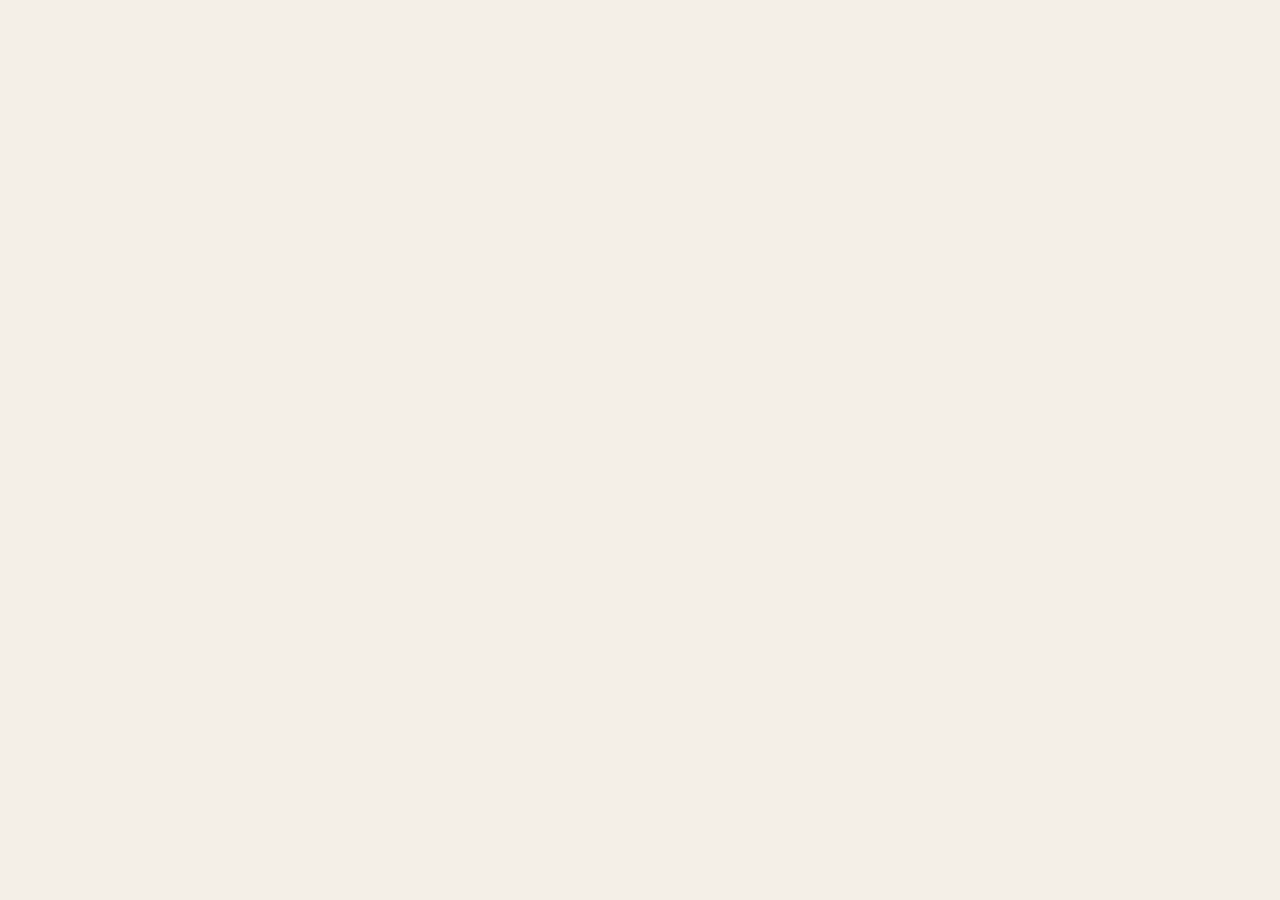
==== contato/index.html @ 0a81ce2b "Atualiza o espelho do conteudo servido por https://www.imoveislucas.com.br/ Captura feita por HTTP p" ====
<!doctype html>
<html lang="pt-BR">
<head>
<meta charset="utf-8" />
<meta name="viewport" content="width=device-width, initial-scale=1" />
<title>Imóveis Lucas · Casas em condomínio e apartamentos em MG e SP</title>
<meta name="description" content="Imóveis residenciais de Lucas Rocha em Minas Gerais e São Paulo. Casas em condomínio em Lagoa Santa (MG) e apartamentos em São Paulo (Pinheiros, Real Parque, Santo Amaro)." />
<meta name="keywords" content="imóveis Lucas Rocha, imóveis MG, imóveis SP, casa em condomínio Lagoa Santa, Estância das Amendoeiras, Jardins da Lagoa, apartamento alto padrão São Paulo, Parque Global Real Parque, Summit Pinheiros, Raiz SP Parque Resort, venda imóveis residenciais, casa de luxo, LRM Consultoria Imobiliária, CRECI 12194" />
<meta name="theme-color" content="#1a1612" />
<meta name="robots" content="index, follow" />
<link rel="canonical" href="https://www.imoveislucas.com.br/" />
<link rel="icon" type="image/svg+xml" href="/favicon.svg" />
<link rel="manifest" href="/manifest.json" />

<meta property="og:type" content="website" />
<meta property="og:site_name" content="Imóveis Lucas" />
<meta property="og:locale" content="pt_BR" />
<meta property="og:title" content="Imóveis Lucas · Casas em condomínio e apartamentos em MG e SP" />
<meta property="og:description" content="Imóveis residenciais de Lucas Rocha em Minas Gerais e São Paulo. Casas em condomínio em Lagoa Santa (MG) e apartamentos em São Paulo." />
<meta property="og:url" content="https://www.imoveislucas.com.br/" />
<meta property="og:image" content="https://www.imoveislucas.com.br/assets/og-default.jpg" />
<meta property="og:image:alt" content="Imóveis Lucas, catálogo de imóveis residenciais" />
<meta property="og:image:type" content="image/jpeg" />
<meta property="og:image:width" content="1200" />
<meta property="og:image:height" content="630" />

<meta name="twitter:card" content="summary_large_image" />
<meta name="twitter:title" content="Imóveis Lucas · Casas em condomínio e apartamentos em MG e SP" />
<meta name="twitter:description" content="Imóveis residenciais de Lucas Rocha em Minas Gerais e São Paulo." />
<meta name="twitter:image" content="https://www.imoveislucas.com.br/assets/og-default.jpg" />

<link rel="stylesheet" href="/static/fonts/fonts.css" />
<link rel="stylesheet" href="/static/css/styles.css" />

<script src="/static/js/vendor/react.production.min.js" integrity="sha384-DGyLxAyjq0f9SPpVevD6IgztCFlnMF6oW/XQGmfe+IsZ8TqEiDrcHkMLKI6fiB/Z" crossorigin="anonymous"></script>
<script src="/static/js/vendor/react-dom.production.min.js" integrity="sha384-gTGxhz21lVGYNMcdJOyq01Edg0jhn/c22nsx0kyqP0TxaV5WVdsSH1fSDUf5YJj1" crossorigin="anonymous"></script>
</head>
<body>
<div id="root"></div>

<noscript>
  <div style="max-width:720px;margin:64px auto;padding:32px;font-family:Georgia,serif;color:#1a1612;border:1px solid #e7e0d4;border-radius:8px">
    <h1 style="margin:0 0 16px">Imóveis Lucas</h1>
    <p>Este site precisa de JavaScript ativado pra exibir o catálogo de imóveis.</p>
    <p>Pra ver os imóveis sem JavaScript, escolha um:</p>
    <ul style="line-height:2">
      <li><a href="/api/v1/imoveis">/api/v1/imoveis</a> (formato JSON)</li>
      <li>WhatsApp: <a href="https://wa.me/5511983712615">+55 (11) 98371-2615</a> (Lucas Rocha)</li>
      <li>LRM Consultoria: <a href="https://www.lrmconsultoriaimobiliaria.com.br/">lrmconsultoriaimobiliaria.com.br</a></li>
    </ul>
  </div>
</noscript>

<script src="/static/js/envelope-client.js"></script>
<script src="/static/js/data.js"></script>
<script src="/static/js/il-lib.js?v=78853ccb1a44"></script>
<script src="/static/js/il-pages-public.js?v=78853ccb1a44"></script>
<script src="/static/js/il-pages-admin.js?v=78853ccb1a44"></script>
<script src="/static/js/il-app.js?v=78853ccb1a44"></script>
</body>
</html>
---- static/fonts/fonts.css ----
@font-face{font-family:'DM Sans';font-style:normal;font-weight:400 700;font-display:swap;src:url('dm-sans-latin-ext.woff2') format('woff2');unicode-range:U+0100-02BA,U+02BD-02C5,U+02C7-02CC,U+02CE-02D7,U+02DD-02FF,U+0304,U+0308,U+0329,U+1D00-1DBF,U+1E00-1E9F,U+1EF2-1EFF,U+2020,U+20A0-20AB,U+20AD-20C0,U+2113,U+2C60-2C7F,U+A720-A7FF}@font-face{font-family:'DM Sans';font-style:normal;font-weight:400 700;font-display:swap;src:url('dm-sans-latin.woff2') format('woff2');unicode-range:U+0000-00FF,U+0131,U+0152-0153,U+02BB-02BC,U+02C6,U+02DA,U+02DC,U+0304,U+0308,U+0329,U+2000-206F,U+20AC,U+2122,U+2191,U+2193,U+2212,U+2215,U+FEFF,U+FFFD}@font-face{font-family:'Lora';font-style:normal;font-weight:400 700;font-display:swap;src:url('lora-latin-ext.woff2') format('woff2');unicode-range:U+0100-02BA,U+02BD-02C5,U+02C7-02CC,U+02CE-02D7,U+02DD-02FF,U+0304,U+0308,U+0329,U+1D00-1DBF,U+1E00-1E9F,U+1EF2-1EFF,U+2020,U+20A0-20AB,U+20AD-20C0,U+2113,U+2C60-2C7F,U+A720-A7FF}@font-face{font-family:'Lora';font-style:normal;font-weight:400 700;font-display:swap;src:url('lora-latin.woff2') format('woff2');unicode-range:U+0000-00FF,U+0131,U+0152-0153,U+02BB-02BC,U+02C6,U+02DA,U+02DC,U+0304,U+0308,U+0329,U+2000-206F,U+20AC,U+2122,U+2191,U+2193,U+2212,U+2215,U+FEFF,U+FFFD}
---- static/css/styles.css ----
:root{--paper:#f4efe7;--paper-2:#ebe3d5;--paper-soft:#faf6ef;--ink:#1a1612;--ink-2:#3a322a;--ink-soft:#6b5f50;--line:#d8cdb9;--line-soft:#e6dec9;--accent:#b25a3c;--accent-2:#8a3f25;--accent-ink:#ffffff;--gold:#a98144;--shadow-1:0 1px 0 rgba(26,22,18,0.04),0 12px 28px -18px rgba(26,22,18,0.18);--shadow-2:0 1px 0 rgba(26,22,18,0.05),0 30px 60px -28px rgba(26,22,18,0.32);--serif:"Lora","Georgia","Times New Roman",serif;--sans:"DM Sans",-apple-system,BlinkMacSystemFont,"Segoe UI",system-ui,sans-serif;--max:1320px;--max-narrow:980px;--radius:2px}html[data-palette="forest"]{--paper:#f1ede4;--paper-2:#e3ddd0;--paper-soft:#faf7f1;--accent:#2f5d4a;--accent-2:#1d4434;--gold:#b48a4a}html[data-palette="ink"]{--paper:#14110e;--paper-2:#1c1813;--paper-soft:#1f1a14;--ink:#efe7d8;--ink-2:#d3c8b3;--ink-soft:#8a8071;--line:#38302a;--line-soft:#2a241f;--accent:#cf8b66;--accent-2:#e9a886;--accent-ink:#14110e;--gold:#d1a55b}html[data-palette="navy"]{--paper:#f0eee8;--paper-2:#e3dfd3;--paper-soft:#f9f7f1;--accent:#1f3a5f;--accent-2:#122a4a;--gold:#b07c3b}*{box-sizing:border-box}html,body{margin:0;padding:0}body{background:var(--paper);color:var(--ink);font-family:var(--sans);font-size:16px;line-height:1.6;-webkit-font-smoothing:antialiased;text-rendering:optimizeLegibility}img{display:block;max-width:100%}.h-display{font-family:var(--serif);font-weight:500;font-style:normal;letter-spacing:-0.015em;line-height:1.08;text-wrap:balance}.h-display em{font-style:normal;font-weight:600;color:var(--accent)}.h-eyebrow{font-family:var(--sans);font-size:12px;font-weight:500;letter-spacing:0.22em;text-transform:uppercase;color:var(--ink-soft)}.h-eyebrow .dot{display:inline-block;width:4px;height:4px;border-radius:50%;background:var(--accent);margin:0 10px 2px 0;vertical-align:middle}.numeral{font-family:var(--serif);font-variant-numeric:lining-nums tabular-nums}.wrap{max-width:var(--max);margin:0 auto;padding:0 32px}.wrap-narrow{max-width:var(--max-narrow);margin:0 auto;padding:0 32px}.rule{height:1px;background:var(--line);border:0;margin:0}.rule-soft{height:1px;background:var(--line-soft);border:0;margin:0}.btn{display:inline-flex;align-items:center;gap:10px;padding:14px 24px;font-family:var(--sans);font-size:14px;font-weight:500;letter-spacing:0.12em;text-transform:uppercase;border:1px solid var(--ink);background:var(--ink);color:var(--paper);cursor:pointer;border-radius:var(--radius);text-decoration:none;transition:background 180ms ease,color 180ms ease,border-color 180ms ease,transform 180ms ease}.btn:hover{background:var(--accent);border-color:var(--accent);color:var(--accent-ink)}.btn.btn-ghost{background:transparent;color:var(--ink)}.btn.btn-ghost:hover{background:var(--ink);color:var(--paper)}.btn.btn-accent{background:var(--accent);border-color:var(--accent);color:var(--accent-ink)}.btn.btn-accent:hover{background:var(--accent-2);border-color:var(--accent-2)}.btn.btn-sm{padding:10px 16px;font-size:12px}.link{color:var(--ink);text-decoration:none;border-bottom:1px solid var(--line);padding-bottom:2px;transition:border-color 150ms ease,color 150ms ease}.link:hover{color:var(--accent);border-color:var(--accent)}.link-arrow{display:inline-flex;align-items:center;gap:8px;font-size:13px;letter-spacing:0.16em;text-transform:uppercase;font-weight:500;color:var(--ink);text-decoration:none;border-bottom:1px solid var(--ink);padding-bottom:2px}.link-arrow:hover{color:var(--accent);border-color:var(--accent)}.link-arrow .arrow{transition:transform 200ms ease}.link-arrow:hover .arrow{transform:translateX(4px)}.site-header{position:sticky;top:0;z-index:50;background:color-mix(in oklab,var(--paper) 92%,transparent);backdrop-filter:blur(12px);-webkit-backdrop-filter:blur(12px);border-bottom:1px solid var(--line-soft)}.site-header__inner{display:grid;grid-template-columns:1fr auto 1fr;align-items:center;padding:18px 32px;max-width:var(--max);margin:0 auto}.site-header__nav{display:flex;gap:32px;align-items:center}.site-header__nav a{font-size:13px;letter-spacing:0.16em;text-transform:uppercase;color:var(--ink-2);text-decoration:none;font-weight:500;transition:color 150ms ease}.site-header__nav a:hover,.site-header__nav a.active{color:var(--accent)}.site-header__cta{justify-self:end;display:flex;gap:14px;align-items:center}.site-header__phone{font-size:13px;letter-spacing:0.08em;color:var(--ink-2);text-decoration:none}.site-header__phone:hover{color:var(--accent)}.brand{display:flex;align-items:baseline;gap:10px;text-decoration:none;color:var(--ink)}.brand__mark{font-family:var(--serif);font-size:24px;font-style:normal;font-weight:600;letter-spacing:-0.02em;line-height:1}.brand__mark sup{font-size:12px;vertical-align:super;color:var(--accent);font-style:normal;letter-spacing:0.1em;margin-left:2px}.brand__sub{font-size:11px;letter-spacing:0.28em;text-transform:uppercase;color:var(--ink-soft);border-left:1px solid var(--line);padding-left:10px}.site-footer{background:var(--paper-2);border-top:1px solid var(--line);padding:64px 0 24px;margin-top:48px}.site-footer__top{display:grid;grid-template-columns:1.4fr 1fr 1fr 1fr;gap:48px;padding-bottom:64px}.site-footer h4{font-family:var(--sans);font-size:12px;font-weight:500;letter-spacing:0.22em;text-transform:uppercase;color:var(--ink-soft);margin:0 0 18px}.site-footer ul{list-style:none;padding:0;margin:0}.site-footer li{margin-bottom:10px}.site-footer a{color:var(--ink-2);text-decoration:none;font-size:15px;transition:color 150ms ease}.site-footer a:hover{color:var(--accent)}.site-footer__statement{font-family:var(--serif);font-size:22px;font-weight:500;line-height:1.4;color:var(--ink);margin:0 0 24px;max-width:28ch}.site-footer__bottom{display:flex;justify-content:space-between;align-items:center;padding-top:24px;border-top:1px solid var(--line);font-size:13px;color:var(--ink-soft)}.site-footer__partners{display:grid;grid-template-columns:1fr 1fr;gap:24px;padding:28px 0;border-top:1px solid var(--line);margin-top:-24px}.site-footer__partner-links a:hover{text-decoration:underline}@media (min-width:768px){.site-footer__partner-links{white-space:nowrap}}.partner-block{display:flex;flex-direction:column;gap:12px}.partner-label{font-size:11px;letter-spacing:0.22em;text-transform:uppercase;color:var(--ink-soft)}.partner-link{display:flex;align-items:center;gap:14px;text-decoration:none;color:var(--ink);padding:12px 16px;background:var(--paper);border:1px solid var(--line-soft);align-self:flex-start;transition:border-color 150ms,background 150ms;min-height:60px;box-sizing:border-box}a.partner-link:hover{border-color:var(--accent)}.partner-link--dark{background:#1a1612;border-color:#1a1612;padding:14px 20px}.partner-logo--lrm{height:36px;width:auto;display:block}.partner-logo--inovamind{height:32px;width:auto;display:block;max-width:220px;object-fit:contain;object-position:left center}.partner-name{font-family:var(--serif);font-size:16px;font-weight:600;letter-spacing:-0.01em;line-height:1.2}.partner-name em{display:block;font-style:normal;font-weight:400;font-size:12px;letter-spacing:0.14em;text-transform:uppercase;color:var(--ink-soft);margin-top:2px;font-family:var(--sans)}.partner-meta{display:flex;flex-wrap:wrap;align-items:center;gap:8px;font-size:13px;color:var(--ink-soft);margin-top:2px;line-height:1.5}.partner-meta a{color:var(--ink-2);text-decoration:none;border-bottom:1px solid transparent;transition:border-color 150ms,color 150ms}.partner-meta a:hover{color:var(--accent);border-color:var(--accent)}.partner-meta>span:first-child{color:var(--ink-2);font-weight:500}.site-footer__credits{display:flex;gap:32px;align-items:center}.credit-chip{display:inline-flex;align-items:center;gap:8px;font-size:12px;letter-spacing:0.14em;text-transform:uppercase;color:var(--ink-2)}.credit-chip strong{color:var(--ink);font-weight:600;letter-spacing:0.05em;text-transform:none;font-family:var(--serif);font-size:15px;font-style:normal}.hero{padding:64px 0 32px;position:relative}.hero__grid{display:grid;grid-template-columns:1.1fr 1fr;gap:64px;align-items:end}.hero__title{font-size:clamp(48px,7vw,104px);margin:24px 0 32px}.hero__sub{font-size:16px;color:var(--ink-2);max-width:46ch;margin:0 0 36px;line-height:1.6}.hero__photo{aspect-ratio:4 / 5;background-size:cover;background-position:center;position:relative}.hero__meta{position:absolute;left:-12px;bottom:24px;background:var(--paper);padding:16px 22px;font-size:12px;letter-spacing:0.18em;text-transform:uppercase;color:var(--ink-2);border-top:2px solid var(--accent)}.hero__cta{display:flex;gap:14px;flex-wrap:wrap}.hero__stats{display:grid;grid-template-columns:repeat(3,1fr);gap:32px;margin-top:64px;padding-top:40px;border-top:1px solid var(--line)}.hero__stat .num{font-family:var(--serif);font-size:48px;line-height:1;font-variant-numeric:lining-nums}.hero__stat .num em{font-style:normal;font-weight:600;color:var(--accent)}.hero__stat .label{margin-top:12px;font-size:12px;letter-spacing:0.2em;text-transform:uppercase;color:var(--ink-soft)}.section{padding:96px 0}.section-tight{padding:64px 0}.section-head{display:grid;grid-template-columns:1fr 1fr;gap:48px;align-items:end;margin-bottom:56px}.section-head h2{font-family:var(--serif);font-weight:500;font-size:clamp(36px,4.5vw,56px);margin:12px 0 0;line-height:1.1;letter-spacing:-0.015em}.section-head h2 em{font-style:normal;font-weight:600;color:var(--accent)}.section-head p{font-size:16px;color:var(--ink-2);max-width:48ch;margin:0;line-height:1.6}.locations{display:grid;grid-template-columns:1fr 1fr;gap:0;border-top:1px solid var(--line);border-bottom:1px solid var(--line)}.location-card{display:block;position:relative;padding:56px 48px 56px;text-decoration:none;color:var(--ink);overflow:hidden;transition:background 300ms ease}.location-card + .location-card{border-left:1px solid var(--line)}.location-card:hover{background:var(--paper-soft)}.location-card__index{font-family:var(--serif);font-size:13px;letter-spacing:0.18em;color:var(--ink-soft)}.location-card__title{font-family:var(--serif);font-size:clamp(48px,6vw,88px);line-height:1;margin:16px 0 8px}.location-card__title em{font-style:normal;font-weight:600;color:var(--accent)}.location-card__sub{font-size:15px;color:var(--ink-2);max-width:36ch}.location-card__photo{aspect-ratio:16/10;background-size:cover;background-position:center;margin:36px 0 28px;transition:transform 700ms cubic-bezier(.2,.7,.2,1)}.location-card:hover .location-card__photo{transform:scale(1.02)}.location-card__foot{display:flex;justify-content:space-between;align-items:center;border-top:1px solid var(--line-soft);padding-top:18px;font-size:13px;letter-spacing:0.16em;text-transform:uppercase;color:var(--ink-2)}.location-card__count em{font-family:var(--serif);font-style:normal;font-weight:600;color:var(--accent);font-size:18px;margin-right:6px}.cards-grid{display:grid;grid-template-columns:repeat(auto-fill,minmax(360px,1fr));gap:56px 40px}.pcard{display:block;text-decoration:none;color:var(--ink);position:relative}.pcard__media{aspect-ratio:4/5;background-size:cover;background-position:center;position:relative;overflow:hidden}.pcard__media::after{content:"";position:absolute;inset:0;background:linear-gradient(180deg,transparent 60%,rgba(0,0,0,0.25));opacity:0;transition:opacity 300ms ease}.pcard:hover .pcard__media::after{opacity:1}.pcard__badge{position:absolute;top:18px;left:18px;background:var(--paper);padding:8px 14px;font-size:11px;letter-spacing:0.2em;text-transform:uppercase;color:var(--ink-2)}.pcard__num{position:absolute;top:18px;right:18px;font-family:var(--serif);font-style:normal;font-weight:500;color:var(--paper);font-size:22px;text-shadow:0 2px 12px rgba(0,0,0,0.3)}.pcard__body{padding-top:20px}.pcard__location{font-size:12px;letter-spacing:0.2em;text-transform:uppercase;color:var(--ink-soft);display:flex;align-items:center;gap:8px}.pcard__title{font-family:var(--serif);font-size:26px;font-weight:500;line-height:1.2;margin:8px 0 14px;letter-spacing:-0.01em}.pcard__meta{display:flex;gap:18px;font-size:13px;color:var(--ink-soft);border-top:1px solid var(--line-soft);padding-top:14px}.pcard__meta span{display:flex;align-items:center;gap:6px}.pcard__price{margin-top:14px;font-family:var(--serif);font-size:22px;font-variant-numeric:lining-nums}.pcard__price small{font-family:var(--sans);font-size:11px;letter-spacing:0.2em;text-transform:uppercase;color:var(--ink-soft);margin-right:6px}[data-card-style="minimal"] .pcard__media{aspect-ratio:1}[data-card-style="minimal"] .pcard__badge{display:none}[data-card-style="minimal"] .pcard__title{font-size:22px;font-family:var(--sans);font-weight:500;letter-spacing:-0.01em}[data-card-style="minimal"] .pcard__price{font-family:var(--sans);font-weight:500}[data-card-style="magazine"] .pcard__media{aspect-ratio:3/4}[data-card-style="magazine"] .pcard__title{font-size:32px}[data-card-style="magazine"] .pcard__body{padding:24px 0 0}[data-card-style="magazine"] .pcard__num{display:none}[data-card-style="magazine"] .pcard__badge{top:auto;left:0;bottom:-14px;background:var(--accent);color:var(--accent-ink)}.listing-hero{padding:80px 0 56px;display:grid;grid-template-columns:1fr 1fr;gap:48px;align-items:end}.listing-hero h1{font-family:var(--serif);font-size:clamp(56px,8vw,120px);line-height:1;margin:16px 0 0}.listing-hero h1 em{font-style:normal;font-weight:600;color:var(--accent)}.listing-hero__desc{color:var(--ink-2);font-size:16px;line-height:1.7;max-width:52ch}.listing-toolbar{display:flex;justify-content:space-between;align-items:center;border-top:1px solid var(--line);border-bottom:1px solid var(--line);padding:16px 0;margin-bottom:56px}.chip{display:inline-flex;align-items:center;gap:6px;padding:6px 12px;border:1px solid var(--line);font-size:12px;letter-spacing:0.14em;text-transform:uppercase;color:var(--ink-2);background:var(--paper-soft)}.chip.is-active{background:var(--ink);color:var(--paper);border-color:var(--ink)}.chip-row{display:flex;gap:8px;flex-wrap:wrap}.detail-gallery{display:grid;grid-template-columns:1.6fr 1fr;gap:8px;height:78vh;min-height:580px}.detail-gallery__main{background-size:cover;background-position:center;position:relative;cursor:zoom-in}.detail-gallery__side{display:grid;grid-template-rows:1fr 1fr;gap:8px}.detail-gallery__cell{background-size:cover;background-position:center;position:relative;cursor:zoom-in}.detail-gallery__more{position:absolute;right:18px;bottom:18px;background:var(--paper);padding:10px 16px;font-size:12px;letter-spacing:0.16em;text-transform:uppercase;display:inline-flex;align-items:center;gap:8px;cursor:pointer;border:0;font-family:inherit}.detail-hero{display:grid;grid-template-columns:1.4fr 1fr;gap:80px;padding:72px 0 48px;align-items:start}.detail-hero__location{font-size:12px;letter-spacing:0.22em;text-transform:uppercase;color:var(--ink-soft)}.detail-hero h1{font-family:var(--serif);font-size:clamp(40px,4.5vw,64px);line-height:1.05;margin:12px 0 24px;letter-spacing:-0.01em}.detail-hero h1 em{font-style:normal;font-weight:600;color:var(--accent)}.detail-hero__desc{color:var(--ink-2);font-size:16px;line-height:1.75;max-width:60ch}.detail-quickstats{display:grid;grid-template-columns:repeat(4,1fr);border-top:1px solid var(--line);border-bottom:1px solid var(--line);margin:48px 0 0}.detail-quickstats>div{padding:22px 0;text-align:center}.detail-quickstats>div + div{border-left:1px solid var(--line-soft)}.detail-quickstats .num{font-family:var(--serif);font-size:30px;line-height:1}.detail-quickstats .label{font-size:11px;letter-spacing:0.2em;text-transform:uppercase;color:var(--ink-soft);margin-top:8px}.detail-price-card{background:var(--paper-soft);border:1px solid var(--line);padding:28px 28px 24px;position:sticky;top:110px}.detail-price-card__eyebrow{font-size:11px;letter-spacing:0.22em;text-transform:uppercase;color:var(--ink-soft)}.detail-price-card__price{font-family:var(--serif);font-size:42px;line-height:1;margin:10px 0 6px;font-variant-numeric:lining-nums}.detail-price-card__condo{font-size:13px;color:var(--ink-soft);margin-bottom:22px}.detail-price-card .btn{width:100%;justify-content:center;margin-top:8px}.detail-price-card .agent{margin-top:28px;padding-top:22px;border-top:1px solid var(--line);display:flex;align-items:center;gap:14px}.detail-price-card .agent img{width:48px;height:48px;border-radius:50%;object-fit:cover;background:var(--paper-2)}.detail-price-card .agent .name{font-weight:500;font-size:15px}.detail-price-card .agent .role{font-size:12px;letter-spacing:0.16em;text-transform:uppercase;color:var(--ink-soft)}.detail-section{padding:72px 0;border-top:1px solid var(--line-soft)}.detail-section h2{font-family:var(--serif);font-weight:500;font-size:36px;margin:0 0 32px;letter-spacing:-0.015em}.detail-section h2 em{font-style:normal;font-weight:600;color:var(--accent)}.amenities-grid{display:grid;grid-template-columns:repeat(auto-fill,minmax(220px,1fr));gap:16px 32px}.amenities-grid li{list-style:none;display:flex;align-items:center;gap:12px;padding:14px 0;border-bottom:1px solid var(--line-soft);font-size:15px;color:var(--ink-2)}.amenities-grid svg{color:var(--accent);flex-shrink:0}.specs-table{width:100%;border-collapse:collapse}.specs-table td{padding:16px 0;border-bottom:1px solid var(--line-soft);font-size:15px}.specs-table td:first-child{color:var(--ink-soft);width:40%;letter-spacing:0.06em}.specs-table td:last-child{color:var(--ink);font-weight:500}.map-block{aspect-ratio:16/8;background:var(--paper-2);position:relative;overflow:hidden;border:1px solid var(--line)}.map-block svg{width:100%;height:100%;display:block}.map-block iframe{width:100%;height:100%;display:block;border:0}.map-block__open{position:absolute;bottom:12px;right:12px;display:inline-flex;align-items:center;gap:6px;padding:8px 14px;background:rgba(255,255,255,0.95);border:1px solid var(--line);color:var(--ink-1);text-decoration:none;font-size:13px;letter-spacing:0.08em;text-transform:uppercase;border-radius:2px;box-shadow:0 2px 8px rgba(0,0,0,0.15);transition:background 0.15s ease}.map-block__open:hover{background:var(--paper-1)}.financing{background:var(--paper-2);padding:40px;display:grid;grid-template-columns:1fr 1.4fr;gap:48px;align-items:center}.financing h3{font-family:var(--serif);font-size:28px;margin:0 0 8px}.financing input[type=range]{width:100%}.fin-row{display:grid;grid-template-columns:1fr 1fr;gap:24px;margin-top:16px}.fin-result{background:var(--paper);padding:24px;border-top:2px solid var(--accent)}.fin-result .num{font-family:var(--serif);font-size:36px;line-height:1}.lightbox{position:fixed;inset:0;background:rgba(20,17,14,0.94);z-index:100;display:flex;align-items:center;justify-content:center;padding:32px}.lightbox img{max-height:88vh;max-width:92vw;object-fit:contain}.lightbox__video{max-height:88vh;max-width:92vw;background:black}.detail-gallery__main--video{position:relative;cursor:pointer}.detail-gallery__play{position:absolute;top:50%;left:50%;transform:translate(-50%,-50%);width:72px;height:72px;border-radius:50%;background:rgba(20,17,14,0.6);border:2px solid rgba(255,255,255,0.85);color:white;display:flex;align-items:center;justify-content:center;padding-left:6px;pointer-events:none;transition:background 150ms,transform 150ms}.detail-gallery__main--video:hover .detail-gallery__play{background:rgba(20,17,14,0.8);transform:translate(-50%,-50%) scale(1.05)}.lightbox__close,.lightbox__nav{position:absolute;background:transparent;border:1px solid rgba(255,255,255,0.3);color:white;width:48px;height:48px;border-radius:50%;cursor:pointer;display:flex;align-items:center;justify-content:center;font-family:var(--serif);transition:background 150ms}.lightbox__close:hover,.lightbox__nav:hover{background:rgba(255,255,255,0.15)}.lightbox__close{top:24px;right:24px}.lightbox__nav.prev{left:24px;top:50%;transform:translateY(-50%)}.lightbox__nav.next{right:24px;top:50%;transform:translateY(-50%)}.lightbox__counter{position:absolute;bottom:24px;left:50%;transform:translateX(-50%);color:rgba(255,255,255,0.7);font-family:var(--serif);letter-spacing:0.18em}.contact-hero{padding:80px 0 40px;display:grid;grid-template-columns:1.2fr 1fr;gap:80px;align-items:end}.contact-hero h1{font-family:var(--serif);font-size:clamp(56px,8vw,120px);line-height:1;margin:16px 0 0}.contact-hero h1 em{font-style:normal;font-weight:600;color:var(--accent)}.contact-grid{display:grid;grid-template-columns:1.2fr 1fr;gap:80px;align-items:start;padding:48px 0 96px}.contact-form{display:grid;gap:18px}.contact-form label{font-size:12px;letter-spacing:0.18em;text-transform:uppercase;color:var(--ink-soft);display:block;margin-bottom:8px}.contact-form input:not([type=checkbox]):not([type=radio]),.contact-form textarea,.contact-form select{width:100%;padding:14px 0;border:0;border-bottom:1px solid var(--line);background:transparent;font-family:var(--sans);font-size:16px;color:var(--ink);transition:border-color 150ms}.contact-form input:not([type=checkbox]):not([type=radio]):focus,.contact-form textarea:focus,.contact-form select:focus{outline:none;border-color:var(--accent)}.contact-form .row-2{display:grid;grid-template-columns:1fr 1fr;gap:32px}.contact-info{background:var(--paper-soft);padding:40px;border:1px solid var(--line)}.contact-info h3{font-family:var(--serif);font-size:24px;margin:0 0 8px;font-weight:400}.contact-info .info-row{display:flex;gap:16px;padding:18px 0;border-bottom:1px solid var(--line-soft);align-items:start}.contact-info .info-row:last-of-type{border-bottom:0}.contact-info .info-row svg{color:var(--accent);flex-shrink:0;margin-top:2px}.contact-info .info-row .label{font-size:12px;letter-spacing:0.18em;text-transform:uppercase;color:var(--ink-soft);margin-bottom:4px}.contact-info .info-row .val{font-family:var(--serif);font-size:18px;color:var(--ink)}.wa-fab{position:fixed;right:28px;bottom:28px;z-index:60;background:#25d366;color:white;width:60px;height:60px;border-radius:50%;display:flex;align-items:center;justify-content:center;text-decoration:none;box-shadow:0 12px 32px -8px rgba(37,211,102,0.5);transition:transform 200ms}.wa-fab:hover{transform:scale(1.06)}.breadcrumbs{font-size:12px;letter-spacing:0.18em;text-transform:uppercase;color:var(--ink-soft);padding:28px 0 0}.breadcrumbs a{color:var(--ink-soft);text-decoration:none;margin-right:8px}.breadcrumbs a:hover{color:var(--accent)}.breadcrumbs .sep{margin:0 8px}.admin-shell{display:grid;grid-template-columns:240px 1fr;min-height:100vh;background:#f8f6f1}.admin-sidebar{background:#1a1612;color:#efe7d8;padding:24px 0;display:flex;flex-direction:column}.admin-sidebar__brand{padding:0 24px 24px;border-bottom:1px solid #38302a;margin-bottom:16px}.admin-sidebar__brand .label{font-size:11px;letter-spacing:0.22em;text-transform:uppercase;color:#8a8071;margin-top:4px}.admin-sidebar__brand .name{font-family:var(--serif);font-size:22px;font-weight:600;font-style:normal}.admin-sidebar__nav{flex:1;padding:0 12px}.admin-sidebar__nav button{width:100%;text-align:left;background:transparent;border:0;color:#d3c8b3;padding:12px 14px;cursor:pointer;font-family:inherit;font-size:14px;letter-spacing:0.04em;display:flex;align-items:center;gap:12px;border-radius:2px;margin-bottom:2px}.admin-sidebar__nav button:hover{background:rgba(255,255,255,0.05);color:#fff}.admin-sidebar__nav button.active{background:var(--accent);color:white}.admin-sidebar__foot{padding:16px 24px;font-size:12px;color:#8a8071;border-top:1px solid #38302a}.admin-sidebar__foot button{background:transparent;border:0;color:#cf8b66;cursor:pointer;font:inherit;padding:0;margin-top:8px}.admin-main{padding:32px 40px;max-width:100%;overflow:auto}.admin-topbar{display:flex;justify-content:space-between;align-items:center;margin-bottom:32px}.admin-topbar h1{font-family:var(--serif);font-size:32px;font-weight:500;margin:0;letter-spacing:-0.015em}.admin-topbar .user{display:flex;align-items:center;gap:10px;font-size:14px;color:#6b5f50}.admin-topbar .user .avatar{width:32px;height:32px;border-radius:50%;background:var(--accent);color:white;display:flex;align-items:center;justify-content:center;font-weight:500;font-size:14px}.admin-stats{display:grid;grid-template-columns:repeat(4,1fr);gap:16px;margin-bottom:32px}.stat-card{background:white;border:1px solid #e6dec9;padding:20px 22px}.stat-card .label{font-size:11px;letter-spacing:0.2em;text-transform:uppercase;color:#8a8071;margin-bottom:12px}.stat-card .num{font-family:var(--serif);font-size:36px;line-height:1;font-variant-numeric:lining-nums}.stat-card .delta{font-size:13px;margin-top:8px;color:#2f7d4d}.stat-card .delta.neg{color:#b25a3c}.admin-card{background:white;border:1px solid #e6dec9;padding:24px;margin-bottom:24px}.admin-card h3{font-family:var(--serif);font-size:20px;margin:0 0 18px;font-weight:400}.admin-table{width:100%;border-collapse:collapse}.admin-table th,.admin-table td{text-align:left;padding:14px 12px;border-bottom:1px solid #efe9d8;font-size:14px}.admin-table th{font-size:11px;letter-spacing:0.18em;text-transform:uppercase;color:#8a8071;font-weight:500;background:#faf6ef}.admin-table tbody tr{transition:background 100ms}.admin-table tbody tr:hover{background:#faf6ef;cursor:pointer}.admin-table .thumb{width:56px;height:40px;background-size:cover;background-position:center;border-radius:2px}.admin-table .status{display:inline-block;padding:3px 10px;font-size:11px;letter-spacing:0.16em;text-transform:uppercase;border-radius:2px}.admin-table .status.published{background:#e6f1e7;color:#2f7d4d}.admin-table .status.draft{background:#f1ebd9;color:#8a6b22}.admin-table .status.sold{background:#f1dcd3;color:#a04522}.admin-form{display:grid;gap:20px}.admin-form .row{display:grid;grid-template-columns:1fr 1fr;gap:20px}.admin-form .row-3{display:grid;grid-template-columns:1fr 1fr 1fr;gap:20px}.admin-form label{font-size:11px;letter-spacing:0.2em;text-transform:uppercase;color:#8a8071;margin-bottom:6px;display:block}.admin-form input,.admin-form select,.admin-form textarea{width:100%;padding:10px 12px;border:1px solid #d8cdb9;background:#faf6ef;font-family:inherit;font-size:15px;color:#1a1612;border-radius:2px}.admin-form input:focus,.admin-form textarea:focus,.admin-form select:focus{outline:none;border-color:var(--accent);background:white}.admin-form textarea{resize:vertical;min-height:120px;line-height:1.6}.photo-manager{display:grid;grid-template-columns:repeat(auto-fill,minmax(180px,1fr));gap:12px}.photo-tile{aspect-ratio:4/3;background-size:cover;background-position:center;position:relative;border:1px solid #e6dec9;cursor:grab;transition:opacity 120ms,border-color 120ms,transform 120ms}.photo-tile:active{cursor:grabbing}.photo-tile.is-dragging{opacity:0.45;cursor:grabbing}.photo-tile.is-drop-target{border:2px dashed var(--accent);transform:scale(1.02)}.photo-tile.is-cover::before{content:"Capa";position:absolute;top:8px;left:8px;background:var(--accent);color:white;font-size:10px;letter-spacing:0.18em;text-transform:uppercase;padding:4px 8px}.photo-tile__del{position:absolute;top:8px;right:8px;background:rgba(255,255,255,0.95);border:0;width:24px;height:24px;border-radius:50%;cursor:pointer;font-size:15px;display:flex;align-items:center;justify-content:center}.photo-tile__num{position:absolute;bottom:8px;left:8px;background:rgba(0,0,0,0.6);color:white;font-family:var(--serif);font-style:normal;font-weight:500;padding:2px 8px;font-size:13px}.photo-uploader{aspect-ratio:4/3;border:1px dashed #b8a982;background:#faf6ef;display:flex;align-items:center;justify-content:center;flex-direction:column;gap:8px;color:#8a8071;font-size:13px;letter-spacing:0.14em;text-transform:uppercase;cursor:pointer;transition:background 150ms,border-color 150ms}.photo-uploader:hover{background:white;border-color:var(--accent);color:var(--accent)}.admin-toolbar{display:flex;justify-content:space-between;align-items:center;margin-bottom:18px}.admin-toolbar .search{position:relative;flex:1;max-width:380px}.admin-toolbar input{width:100%;padding:10px 14px 10px 36px;border:1px solid #d8cdb9;background:white;font-family:inherit;font-size:14px;border-radius:2px}.admin-toolbar input:focus{outline:none;border-color:var(--accent)}.btn-admin{background:#1a1612;color:white;border:0;padding:10px 18px;font-family:inherit;font-size:13px;letter-spacing:0.14em;text-transform:uppercase;cursor:pointer;border-radius:2px;display:inline-flex;align-items:center;gap:8px}.btn-admin.accent{background:var(--accent)}.btn-admin:hover{background:var(--accent-2)}.btn-admin.ghost{background:transparent;color:#1a1612;border:1px solid #d8cdb9}.btn-admin.ghost:hover{background:#faf6ef;color:#1a1612}.login-wrap{min-height:100vh;display:grid;grid-template-columns:1fr 1fr}.login-art{background:radial-gradient(circle at 30% 20%,rgba(178,90,60,0.45) 0%,transparent 55%),radial-gradient(circle at 80% 75%,rgba(178,90,60,0.20) 0%,transparent 60%),linear-gradient(135deg,#1f1611 0%,#14110e 100%);color:#efe7d8;padding:64px;display:flex;flex-direction:column;justify-content:space-between}.login-art .quote{font-family:var(--serif);font-size:28px;font-weight:500;line-height:1.4;font-style:normal;margin-top:auto;max-width:26ch}.login-art .quote::before{content:"“";font-size:72px;display:block;line-height:0.6;color:var(--accent);margin-bottom:16px}.login-card{display:flex;flex-direction:column;justify-content:center;padding:64px;background:var(--paper)}.login-card h1{font-family:var(--serif);font-size:40px;font-weight:500;margin:0 0 8px;letter-spacing:-0.015em}.login-card p{color:var(--ink-soft);margin:0 0 32px}.login-card .login-form{display:grid;gap:18px;max-width:380px}.login-card .login-form label{font-size:12px;letter-spacing:0.2em;text-transform:uppercase;color:var(--ink-soft);display:block;margin-bottom:8px}.login-card .login-form input{width:100%;padding:12px 0;border:0;border-bottom:1px solid var(--line);background:transparent;font-family:inherit;font-size:16px}.login-card .login-form input:focus{outline:none;border-color:var(--accent)}.login-card .hint{margin-top:16px;font-size:13px;color:var(--ink-soft);padding:12px;background:var(--paper-soft);border-left:2px solid var(--accent)}.empty{padding:120px 0;text-align:center}.empty h2{font-family:var(--serif);font-size:48px;margin:0 0 16px}.empty p{color:var(--ink-soft)}.home-simple{display:grid;gap:56px;padding:56px 0 64px}.home-simple__intro{text-align:center;max-width:720px}.home-simple__intro .h-eyebrow{justify-content:center;display:inline-flex}.home-simple__title{font-size:clamp(40px,5.5vw,72px);margin:16px 0 20px;font-family:var(--serif);font-weight:500;line-height:1.08;letter-spacing:-0.02em}.home-simple__sub{font-size:17px;line-height:1.65;color:var(--ink-2);max-width:56ch;margin:0 auto}.home-simple__sub strong{color:var(--ink);font-weight:600}.home-simple__tiles{display:grid;grid-template-columns:1fr 1fr;gap:20px;max-width:1320px;margin:0 auto;padding:0 32px;width:100%}.home-tile{position:relative;display:flex;flex-direction:column;justify-content:space-between;aspect-ratio:5/6;max-height:520px;padding:28px;text-decoration:none;color:white;background-color:var(--ink);background-size:cover;background-position:center;transition:transform 350ms cubic-bezier(.2,.7,.2,1);overflow:hidden}.home-tile--map{padding:0;background:#f4efe7}.home-tile__map{position:absolute;inset:0;background-size:contain;background-repeat:no-repeat;background-position:center;opacity:1;transition:transform 600ms cubic-bezier(.2,.7,.2,1)}.home-tile--map:hover .home-tile__map{transform:scale(1.04)}.home-tile__overlay{position:absolute;inset:0;padding:28px;display:flex;flex-direction:column;justify-content:space-between;pointer-events:none}.home-tile__overlay>*{pointer-events:auto}.home-tile--map .home-tile__count{background:rgba(255,255,255,0.95);border-color:rgba(20,17,14,0.12);color:var(--ink)}.home-tile--map .home-tile__title{display:none}.home-tile--map .home-tile__cta{color:var(--ink);border-bottom-color:var(--ink);background:rgba(255,255,255,0.95);padding:10px 18px;align-self:start;border:1px solid rgba(20,17,14,0.12);border-radius:2px}.home-tile--map:hover .home-tile__cta{background:var(--accent);color:white;border-color:var(--accent)}.home-tile--map .h-eyebrow{background:rgba(255,255,255,0.95);padding:6px 10px;border:1px solid rgba(20,17,14,0.08);color:var(--ink-2)}.home-tile:hover{transform:translateY(-4px)}.home-tile__top{display:flex;justify-content:space-between;align-items:center}.home-tile__count{font-size:12px;letter-spacing:0.18em;text-transform:uppercase;color:rgba(255,255,255,0.85);border:1px solid rgba(255,255,255,0.35);padding:6px 12px}.home-tile__bottom{display:grid;gap:14px}.home-tile__title{font-family:var(--serif);font-weight:500;font-size:clamp(48px,5vw,76px);line-height:1;margin:0;letter-spacing:-0.02em}.home-tile__cta{display:inline-flex;align-items:center;gap:10px;font-size:13px;letter-spacing:0.16em;text-transform:uppercase;color:white;padding-bottom:6px;border-bottom:1px solid rgba(255,255,255,0.5);align-self:start;transition:border-color 200ms,gap 200ms}.home-tile:hover .home-tile__cta{border-color:var(--accent);gap:14px}.listing-simple{padding:32px 32px 64px;max-width:var(--max);margin:0 auto}.listing-simple__head{display:flex;justify-content:space-between;align-items:end;border-bottom:1px solid var(--line);padding-bottom:28px;margin-bottom:48px;gap:32px;flex-wrap:wrap}.listing-simple__title{font-family:var(--serif);font-weight:500;font-size:clamp(40px,5.5vw,72px);line-height:1;margin:12px 0 0;letter-spacing:-0.02em}.listing-simple__title em{font-style:normal;font-weight:600;color:var(--accent)}.listing-simple__count{font-size:13px;letter-spacing:0.18em;text-transform:uppercase;color:var(--ink-soft)}.listing-simple__grid{display:grid;grid-template-columns:repeat(2,1fr);gap:40px}@media (max-width:900px){.home-simple__tiles{grid-template-columns:1fr}.home-tile{aspect-ratio:4/3;max-height:400px}.listing-simple__grid{grid-template-columns:1fr}.listing-simple__head{flex-direction:column;align-items:flex-start;gap:12px}}@media (max-width:900px){.hero__grid,.section-head,.locations,.listing-hero,.contact-hero,.contact-grid,.detail-hero,.financing{grid-template-columns:1fr;gap:40px}.detail-gallery{grid-template-columns:1fr;height:auto}.detail-gallery__main{aspect-ratio:4/3}.detail-gallery__side{grid-template-columns:1fr 1fr;grid-template-rows:none}.detail-gallery__cell{aspect-ratio:4/3}.admin-stats{grid-template-columns:1fr 1fr}.admin-shell{grid-template-columns:1fr}.admin-sidebar{display:none}.site-header__nav{display:none}.site-header__inner{grid-template-columns:auto 1fr}.site-footer__top{grid-template-columns:1fr 1fr;gap:32px}.login-wrap{grid-template-columns:1fr}.login-art{display:none}.wrap,.wrap-narrow{padding:0 20px}}
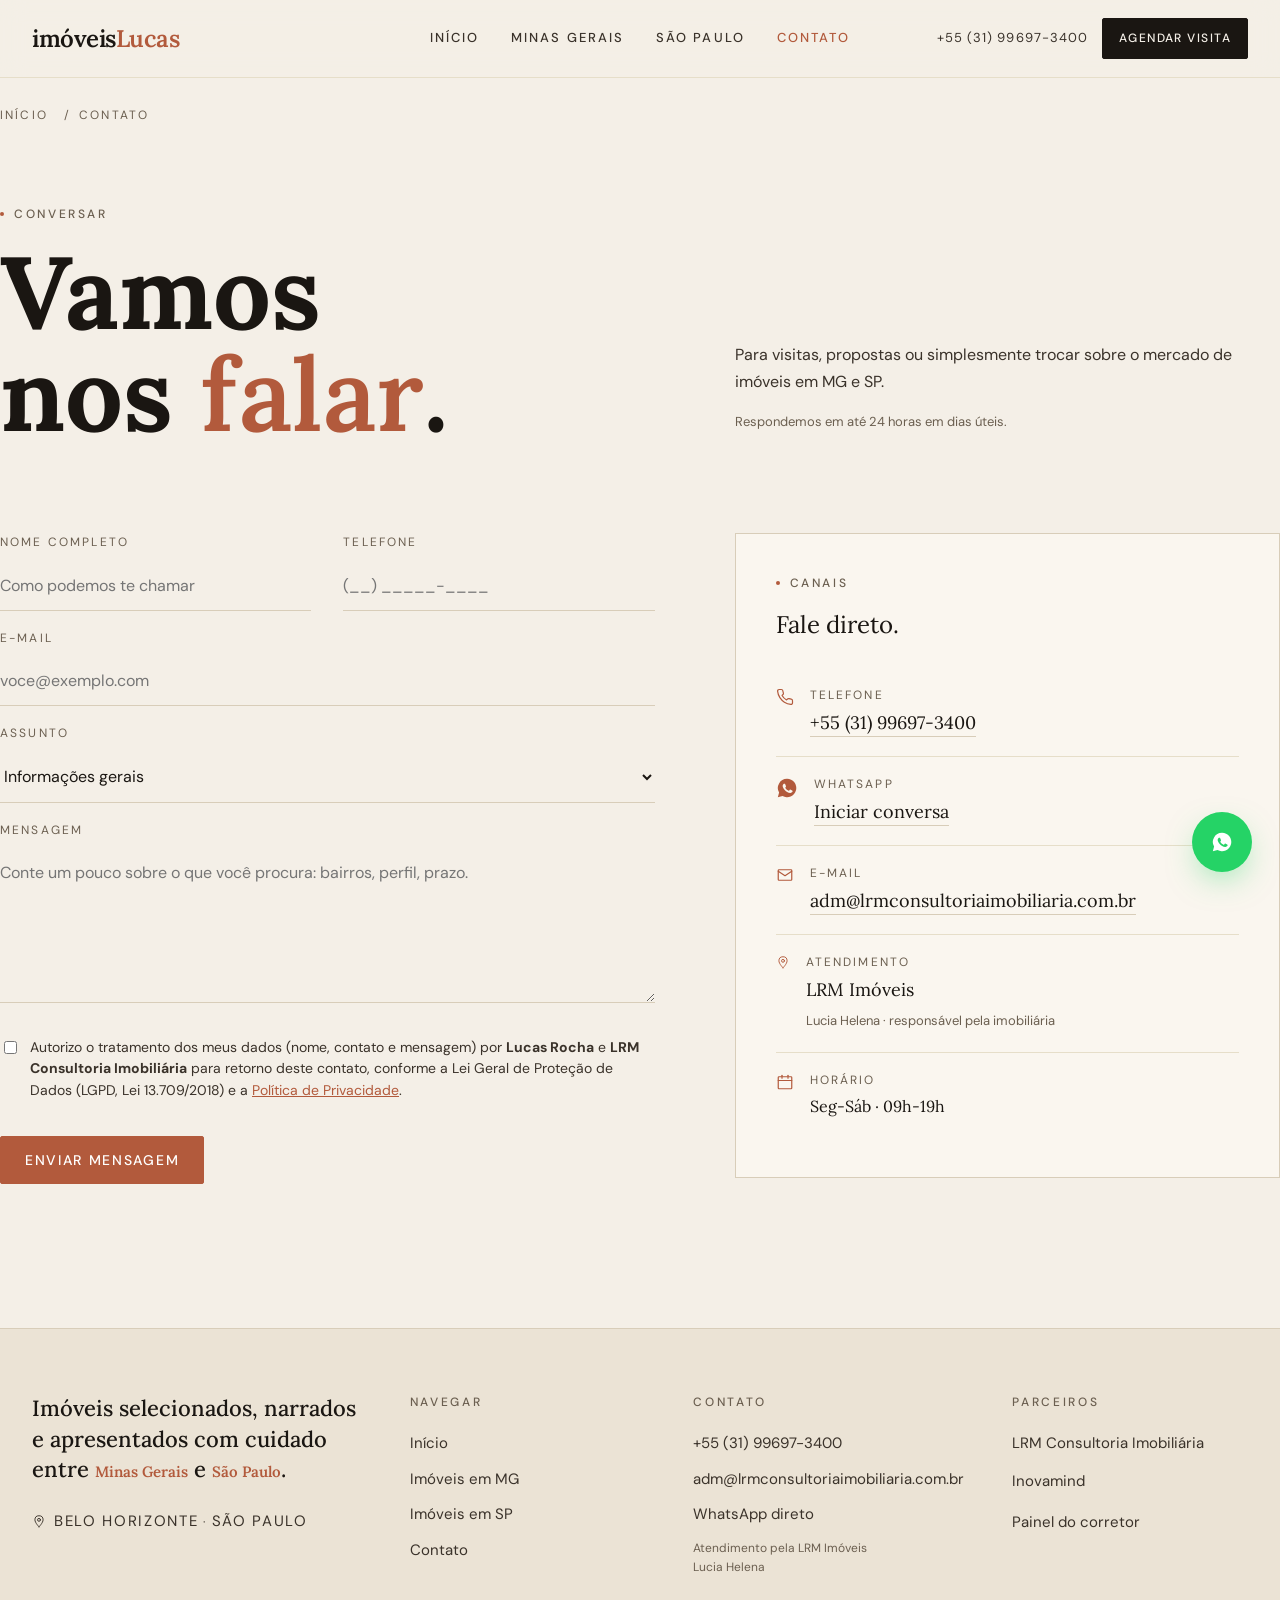
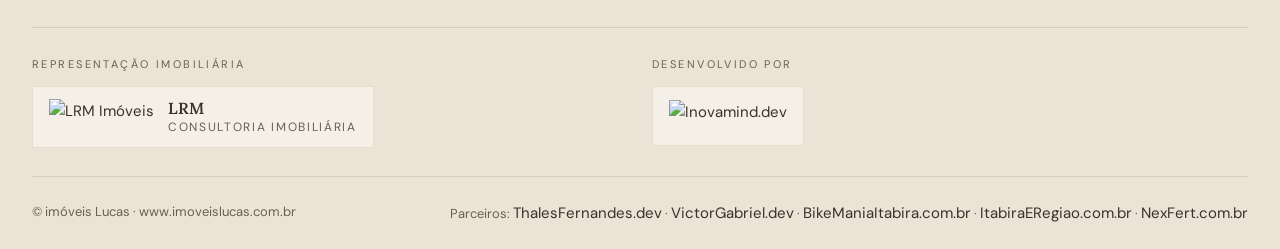
==== commit 7779fc7b: "Atualiza o espelho do conteudo servido por https://www.imoveislucas.com.br/ Captura feita por HTTP p" ====
--- a/contato/index.html
+++ b/contato/index.html
@@ -53,9 +53,9 @@
 
 <script src="/static/js/envelope-client.js"></script>
 <script src="/static/js/data.js"></script>
-<script src="/static/js/il-lib.js?v=78853ccb1a44"></script>
-<script src="/static/js/il-pages-public.js?v=78853ccb1a44"></script>
-<script src="/static/js/il-pages-admin.js?v=78853ccb1a44"></script>
-<script src="/static/js/il-app.js?v=78853ccb1a44"></script>
+<script src="/static/js/il-lib.js"></script>
+<script src="/static/js/il-pages-public.js"></script>
+<script src="/static/js/il-pages-admin.js"></script>
+<script src="/static/js/il-app.js"></script>
 </body>
 </html>
